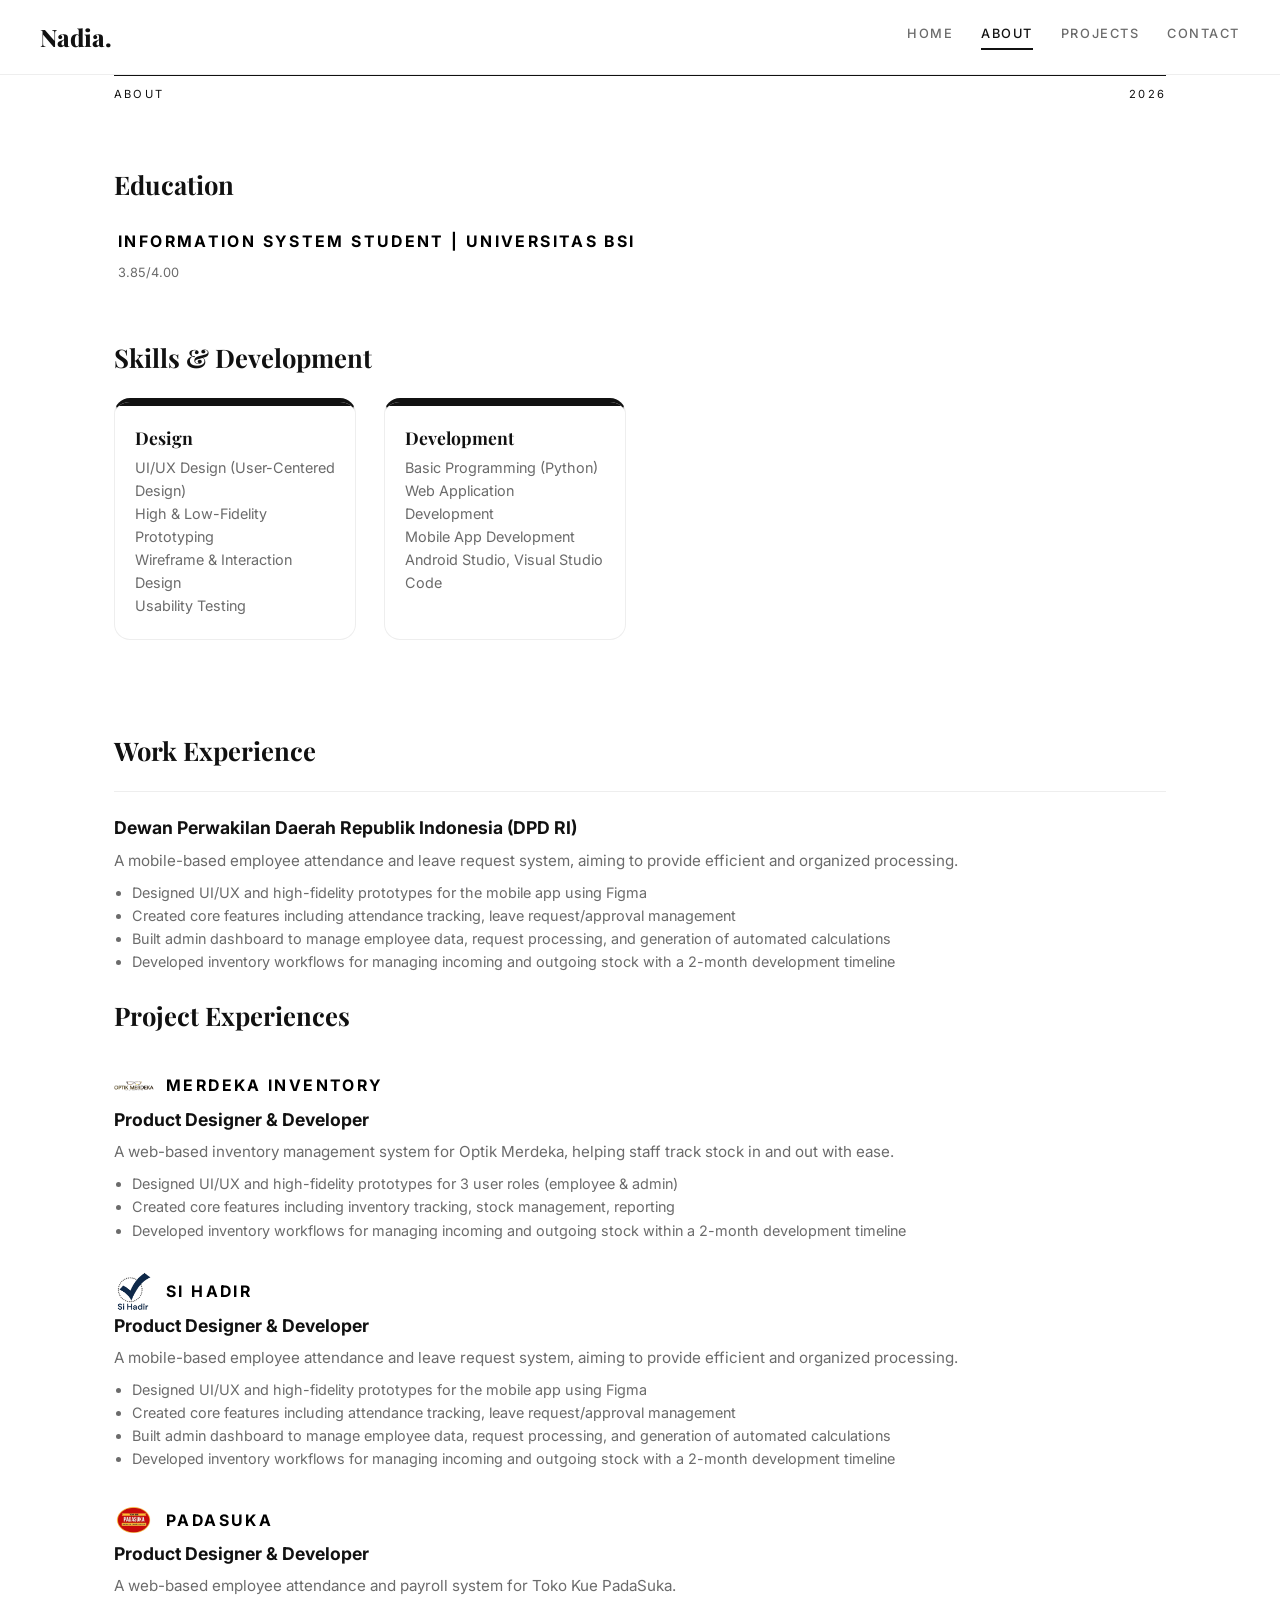
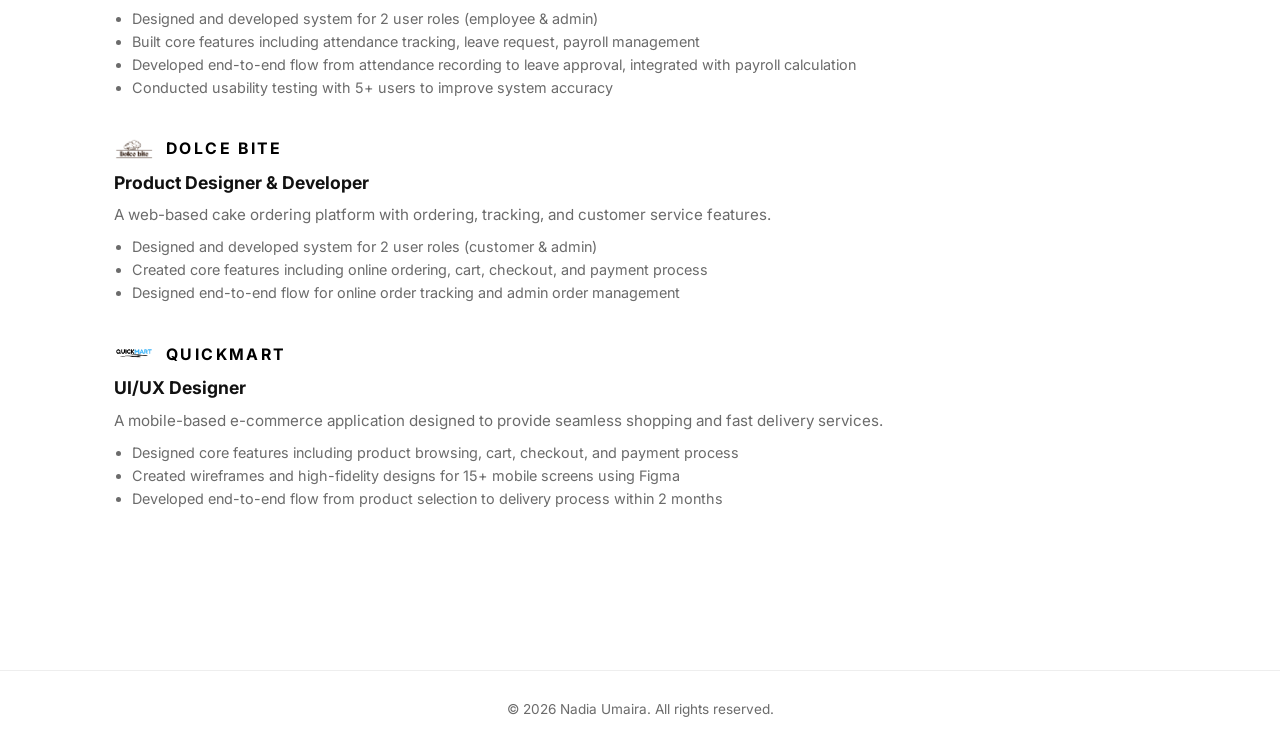
==== about.html @ 330bded6 "first commit" ====
<!DOCTYPE html>
<html lang="en">
<head>
  <meta charset="UTF-8">
  <meta name="viewport" content="width=device-width, initial-scale=1.0">
  <title>About | Nadia Umaira</title>
  <link rel="preconnect" href="https://fonts.googleapis.com">
  <link rel="preconnect" href="https://fonts.gstatic.com" crossorigin>
  <link href="https://fonts.googleapis.com/css2?family=Inter:wght@400;500;600;700&family=Playfair+Display:wght@800&display=swap" rel="stylesheet">
  <link rel="stylesheet" href="css/style.css">
</head>
<body>

    <header class="navbar">
        <a href="index.html" class="logo">Nadia.</a>
        <button class="menu-toggle" id="menuToggle" aria-label="Open menu">☰</button>
        <nav id="navMenu">
            <a href="index.html">Home</a>
            <a href="about.html" class="active">About</a>
            <a href="projects.html">Projects</a>
            <a href="contact.html">Contact</a>
        </nav>
    </header>

  <main class="container">
    <div class="rule"><span>About</span><span class="year"></span></div>

    <section style="padding-bottom:50px;">
    <h3 style="font-family:var(--font-display); font-size:1.6rem; margin-bottom:20px;">Education</h3>
      <p class="tag">Information System Student | Universitas BSI</p>
      <p class="bio" style="padding:4px;">
        3.85/4.00
      </p>
    </section>

    <section style="padding-bottom:10px;">
      <h3 style="font-family:var(--font-display); font-size:1.6rem; margin-bottom:20px;">Skills &amp; Development</h3>
      <div class="project-grid" style="grid-template-columns:repeat(auto-fill, minmax(220px,1fr));">
        <div class="project-card" style="--c1:#111; --c2:#444; border-top:4px solid var(--c1);">
          <div class="info">
            <h3 style="font-size:1.1rem;">Design</h3>
            <p>UI/UX Design (User-Centered Design)<br>High &amp; Low-Fidelity Prototyping<br>Wireframe &amp; Interaction Design<br>Usability Testing</p>
          </div>
        </div>
        <div class="project-card" style="--c1:#111; --c2:#444; border-top:4px solid var(--c1);">
          <div class="info">
            <h3 style="font-size:1.1rem;">Development</h3>
            <p>Basic Programming (Python)<br>Web Application Development<br>Mobile App Development<br>Android Studio, Visual Studio Code</p>
          </div>
        </div>
      </div>
    </section>

    <section style="padding-bottom:80px;">
      <h3 style="font-family:var(--font-display); font-size:1.6rem; margin-bottom:20px;">Work Experience</h3>

      <div style="border-top:1px solid #eee; padding:22px 0;">
        <h4 style="font-size:1.1rem; margin-bottom:6px;">Dewan Perwakilan Daerah Republik Indonesia (DPD RI)</h4>
        <p style="color:var(--muted); font-size:.95rem;">
          A mobile-based employee attendance and leave request system, aiming to provide efficient and organized processing.
        </p>
        <ul style="color:var(--muted); font-size:.9rem; margin-top:8px; padding-left:18px;">
          <li>Designed UI/UX and high-fidelity prototypes for the mobile app using Figma</li>
          <li>Created core features including attendance tracking, leave request/approval management</li>
          <li>Built admin dashboard to manage employee data, request processing, and generation of automated calculations</li>
          <li>Developed inventory workflows for managing incoming and outgoing stock with a 2-month development timeline</li>
        </ul>
      </div>

      
    <section style="padding-bottom:80px;">
      <h3 style="font-family:var(--font-display); font-size:1.6rem; margin-bottom:20px;">Project Experiences</h3>

      <div style="display:flex; align-items:center; gap:8px; margin-top:30px;">
          <img src="assets/img/logo_merdeka.png" alt="Merdeka Inventory logo" class="project-logo">
          <span class="tag">Merdeka Inventory</span>
        </div>
        <h4 style="font-size:1.1rem; margin-bottom:6px;">Product Designer &amp; Developer</h4>
        <p style="color:var(--muted); font-size:.95rem;">
          A web-based inventory management system for Optik Merdeka, helping staff track stock in and out with ease.
        </p>
        <ul style="color:var(--muted); font-size:.9rem; margin-top:8px; padding-left:18px;">
          <li>Designed UI/UX and high-fidelity prototypes for 3 user roles (employee &amp; admin)</li>
          <li>Created core features including inventory tracking, stock management, reporting</li>
          <li>Developed inventory workflows for managing incoming and outgoing stock within a 2-month development timeline</li>
        </ul>
      </div>

      <div style="display:flex; align-items:center; gap:8px; margin-top:30px;">
            <img src="assets/img/logo_sihadir.png" alt="Si Hadir logo" class="project-logo">
            <span class="tag" >Si Hadir</span>
            </div>
            <h4 style="font-size:1.1rem; margin-bottom:6px;">Product Designer &amp; Developer</h4>
        <p style="color:var(--muted); font-size:.95rem;">
          A mobile-based employee attendance and leave request system, aiming to provide efficient and organized processing.
        </p>
        <ul style="color:var(--muted); font-size:.9rem; margin-top:8px; padding-left:18px;">
          <li>Designed UI/UX and high-fidelity prototypes for the mobile app using Figma</li>
          <li>Created core features including attendance tracking, leave request/approval management</li>
          <li>Built admin dashboard to manage employee data, request processing, and generation of automated calculations</li>
          <li>Developed inventory workflows for managing incoming and outgoing stock with a 2-month development timeline</li>
        </ul>
      </div>

      <div style="display:flex; align-items:center; gap:8px; margin-top:30px;">
        <img src="assets/img/logo_padasuka.png" alt="PADASUKA logo" class="project-logo">
        <span class="tag" >PADASUKA</span>
        </div>
        <h4 style="font-size:1.1rem; margin-bottom:6px;">Product Designer &amp; Developer</h4>
        <p style="color:var(--muted); font-size:.95rem;">
          A web-based employee attendance and payroll system for Toko Kue PadaSuka.
          </p>
        <ul style="color:var(--muted); font-size:.9rem; margin-top:8px; padding-left:18px;">
          <li>Designed and developed system for 2 user roles (employee &amp; admin)</li>
          <li>Built core features including attendance tracking, leave request, payroll management</li>
          <li>Developed end-to-end flow from attendance recording to leave approval, integrated with payroll calculation</li>
          <li>Conducted usability testing with 5+ users to improve system accuracy</li>
        </ul>
      </div>

      <div style="display:flex; align-items:center; gap:8px; margin-top:30px;">
          <img src="assets/img/logo_dolce.png" alt="Dolce Bite logo" class="project-logo">
          <span class="tag">Dolce Bite</span>
        </div>
        <h4 style="font-size:1.1rem; margin-bottom:6px;">Product Designer &amp; Developer</h4>
        <p style="color:var(--muted); font-size:.95rem;">
          A web-based cake ordering platform with ordering, tracking, and customer service features.
        </p>
        <ul style="color:var(--muted); font-size:.9rem; margin-top:8px; padding-left:18px;">
          <li>Designed and developed system for 2 user roles (customer &amp; admin)</li>
          <li>Created core features including online ordering, cart, checkout, and payment process</li>
          <li>Designed end-to-end flow for online order tracking and admin order management</li>
        </ul>
      </div>

      <div style="display:flex; align-items:center; gap:8px; margin-top:30px;">
        <img src="assets/img/logo_quickmart.png" alt="QUICKMART logo" class="project-logo">
        <span class="tag" >QUICKMART</span>
        </div>
        <h4 style="font-size:1.1rem; margin-bottom:6px;">UI/UX Designer</h4>
        <p style="color:var(--muted); font-size:.95rem;">
          A mobile-based e-commerce application designed to provide seamless shopping and fast delivery services.
        </p>
        <ul style="color:var(--muted); font-size:.9rem; margin-top:8px; padding-left:18px;">
          <li>Designed core features including product browsing, cart, checkout, and payment process</li>
          <li>Created wireframes and high-fidelity designs for 15+ mobile screens using Figma</li>
          <li>Developed end-to-end flow from product selection to delivery process within 2 months</li>
        </ul>
      </div>
    </section>

  </main>

  <footer>
    <p>&copy; <span class="year"></span> Nadia Umaira. All rights reserved.</p>
  </footer>

  <script src="js/script.js"></script>
</body>
</html>
---- css/style.css ----
:root {
  --bg: #ffffff;
  --text: #111111;
  --muted: #6b6b6b;
  --line: #111111;
  --sky: #bfd9f2;

  --merdeka: #b08d2e;
  --sihadir: #f0607f;
  --padasuka: #7a1428;
  --dolce: #f28db2;
  --quickmart: #2cb5a0;

  --font-body: 'Inter', 'Segoe UI', Arial, sans-serif;
  --font-display: 'Playfair Display', Georgia, serif;
}

* { margin: 0; padding: 0; box-sizing: border-box; }
html { scroll-behavior: smooth; }
body { font-family: var(--font-body); background: var(--bg); color: var(--text); line-height: 1.6; }
a { text-decoration: none; color: inherit; }
.container { max-width: 1100px; margin: 0 auto; padding: 0 24px; }

/* Navbar */
.navbar { display: flex; justify-content: space-between; align-items: center; padding: 18px 40px; background: #fff; position: sticky; top: 0; z-index: 10; border-bottom: 1px solid #eee; }
.logo { font-family: var(--font-display); font-size: 1.5rem; font-weight: 800; }
nav { display: flex; gap: 28px; }
nav a { color: var(--muted); font-size: .8rem; font-weight: 500; letter-spacing: .12em; text-transform: uppercase; padding-bottom: 4px; border-bottom: 2px solid transparent; transition: .2s; }
nav a:hover, nav a.active { color: var(--text); border-bottom-color: var(--text); }
.menu-toggle { display: none; background: none; border: none; font-size: 1.6rem; cursor: pointer; }

/* Hero */
.hero { padding: 70px 0 50px; }
.rule { display: flex; justify-content: space-between; border-top: 1px solid var(--line); padding-top: 10px; font-size: .7rem; letter-spacing: .2em; text-transform: uppercase; margin-bottom: 60px; }
.hero h1 { font-size: clamp(2rem, 5vw, 3.2rem); line-height: 1.1; font-weight: 800; letter-spacing: -.02em; }
.role { font-size: .75rem; font-weight: 600; letter-spacing: .2em; text-transform: uppercase; margin: 10px 0 20px; }
.bio { max-width: 560px; color: var(--muted); font-size: .80rem;  }
.hero-buttons { display: flex; gap: 14px; margin-top: 30px; flex-wrap: wrap; }

/* Buttons */
.btn { padding: 12px 26px; border-radius: 8px; font-weight: 600; font-size: .9rem; transition: .2s; display: inline-block; }
.btn-primary { background: var(--text); color: #fff; border: 1px solid var(--text); }
.btn-primary:hover { background: #fff; color: var(--text); }
.btn-outline { border: 2px solid var(--text); color: var(--text); }
.btn-outline:hover { background: var(--text); color: #fff; }

/* Judul serif besar */
.display { font-family: var(--font-display); font-weight: 800; text-align: center; line-height: 1; font-size: clamp(2rem, 6vw, 3.5rem); padding: 60px 0 50px; }
.display small { display: inline-block; font-family: var(--font-body); font-size: .75rem; font-weight: 600; letter-spacing: .2em; background: var(--sky); padding: 3px 12px; margin: 8px 0; }

/* Tag label kecil */
.tag { display: inline-block; font-size: .99rem; font-weight: 700; letter-spacing: .15em; text-transform: uppercase;  color: #000000; padding: 4px; border-radius: 4px; margin-bottom: 0px; }

/* Project cards */
.project-grid { display: grid; grid-template-columns: repeat(auto-fill, minmax(300px, 1fr)); gap: 28px; padding-bottom: 80px; }
.project-card { display: block; border-radius: 16px; overflow: hidden; background: #fff; border: 1px solid #eee; transition: .25s; }
.project-card:hover { transform: translateY(-6px); box-shadow: 0 14px 30px rgba(0, 0, 0, .12); }
.project-card .cover { aspect-ratio: 16 / 9; background: linear-gradient(135deg, var(--c1), var(--c2)); }
.project-card .cover img { width: 100%; height: 100%; object-fit: cover; display: block; }
.project-card .info { padding: 18px 20px 22px; border-top: 4px solid var(--c1); }
.project-card h3 { font-family: var(--font-display); font-size: 1.4rem; margin-bottom: 4px; }
.project-card p { color: var(--muted); font-size: .9rem; }

/* Footer */
footer { text-align: center; padding: 28px; color: var(--muted); font-size: .85rem; border-top: 1px solid #eee; }

/* Responsive */
@media (max-width: 768px) {
  .navbar { padding: 16px 20px; }
  .menu-toggle { display: block; }
  nav { display: none; position: absolute; top: 100%; left: 0; right: 0; flex-direction: column; gap: 0; background: #fff; border-bottom: 1px solid #eee; }
  nav.open { display: flex; }
  nav a { padding: 14px 24px; border-bottom: none; }
  .hero { padding-top: 40px; }
  .rule { margin-bottom: 36px; }
}

.project-logo {
  width: 40px;
  height: 40px;
  object-fit: contain;
  border-radius: 6px;
  flex-shrink: 0;
}
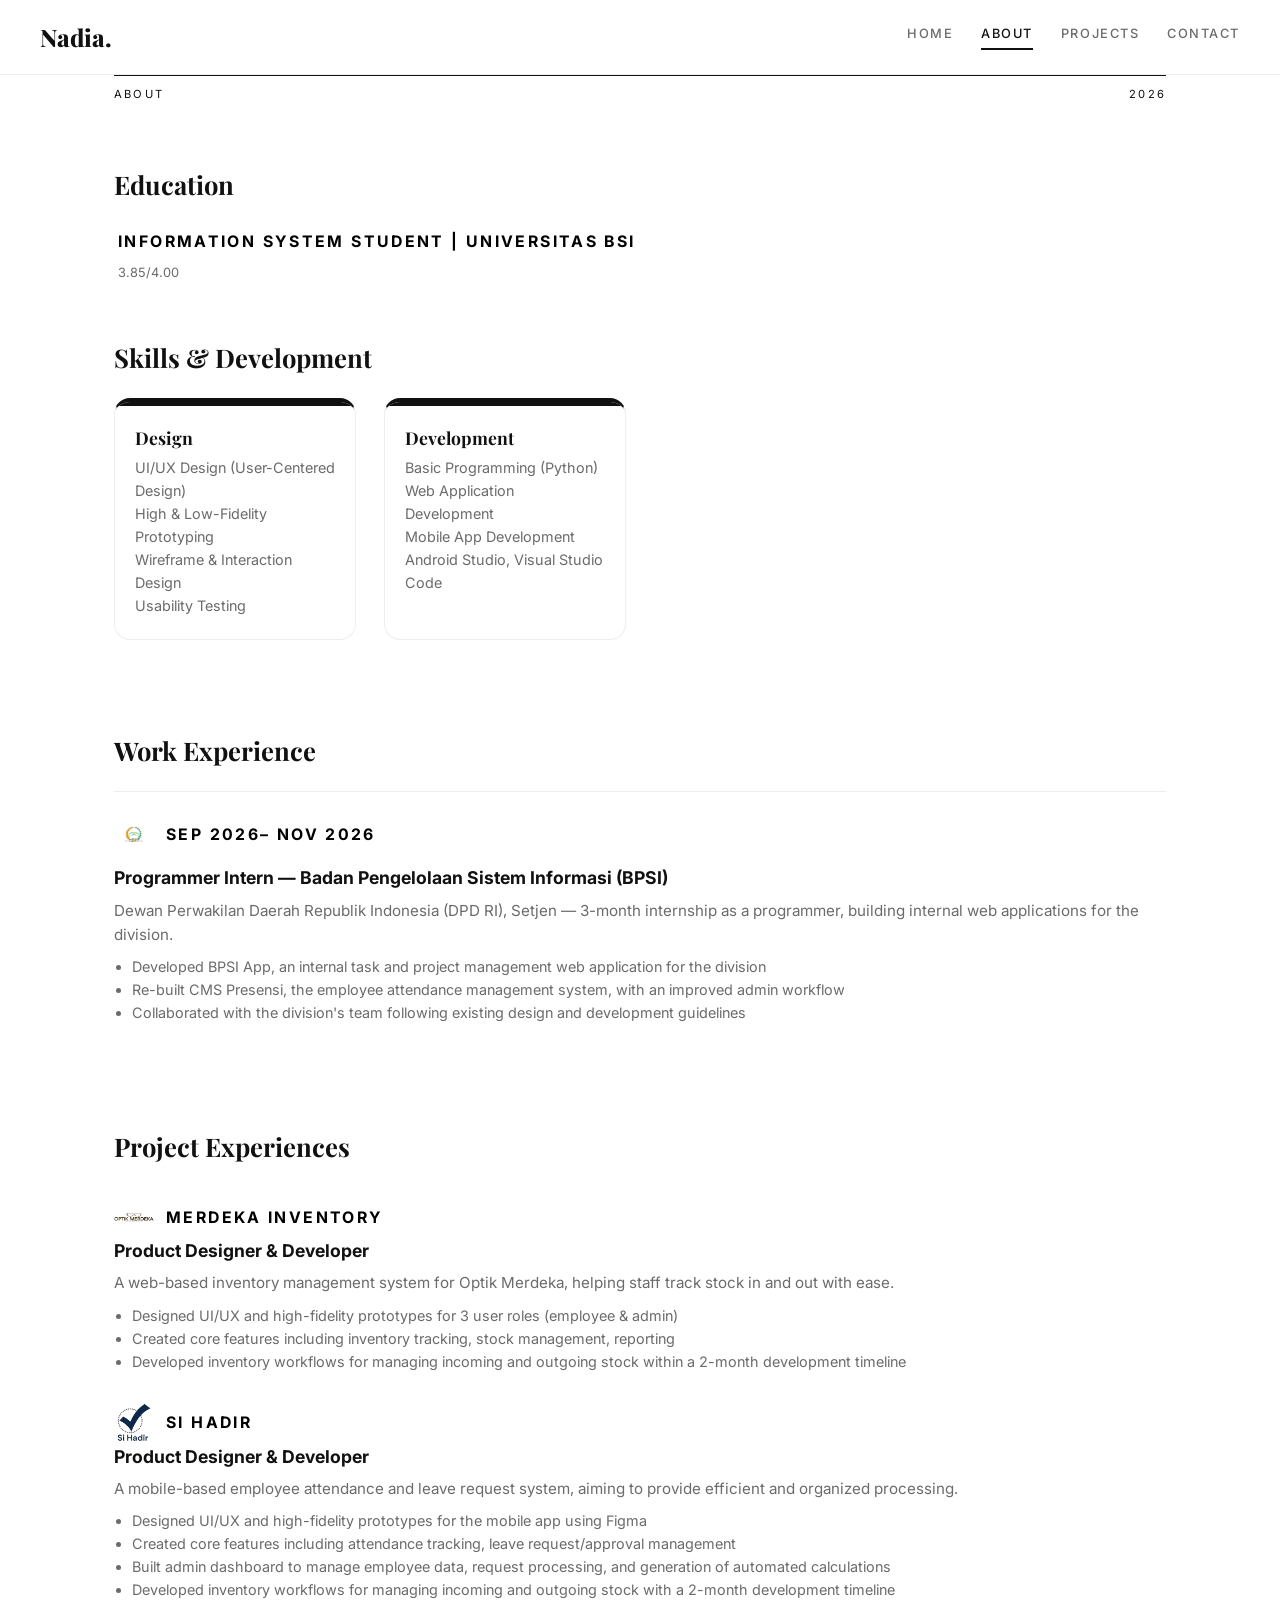
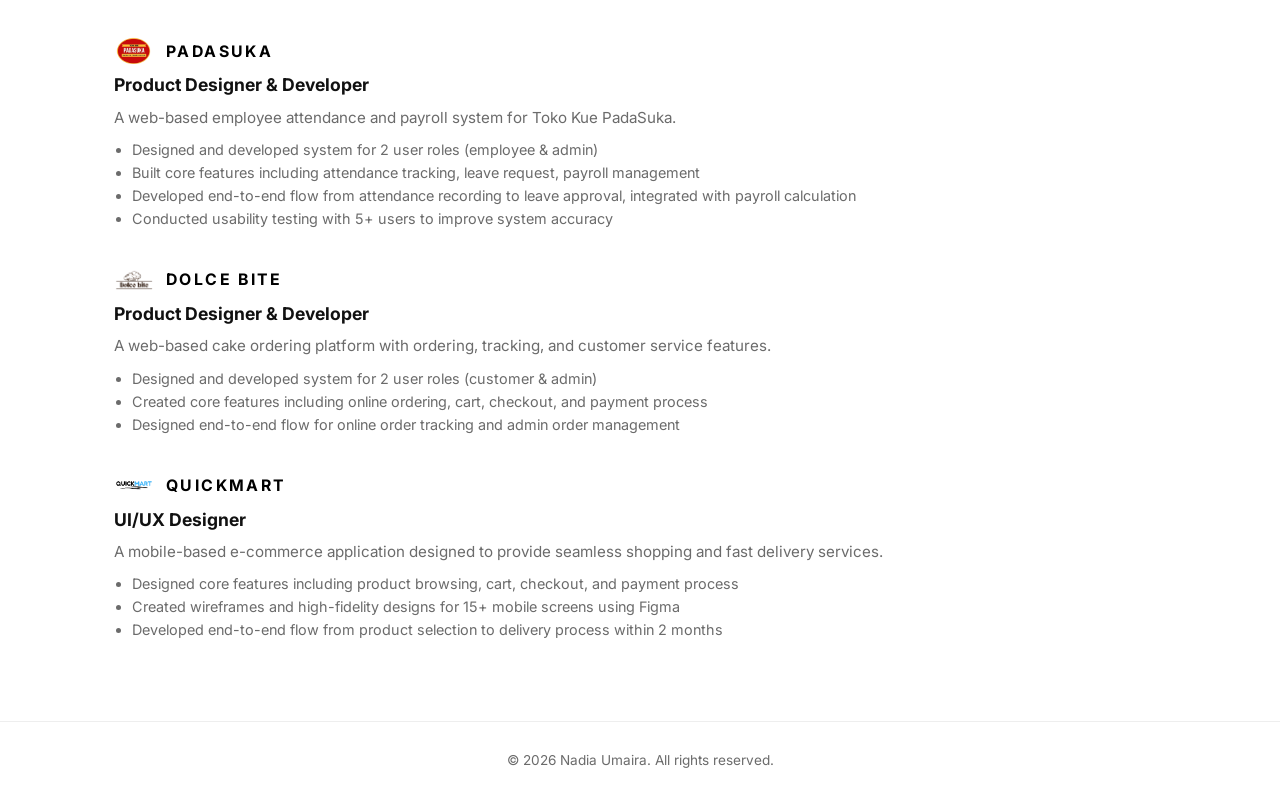
==== commit 2785d2e8: "update halaman about" ====
--- a/about.html
+++ b/about.html
@@ -51,25 +51,29 @@
       </div>
     </section>
 
-    <section style="padding-bottom:80px;">
+     <section style="padding-bottom:80px;">
       <h3 style="font-family:var(--font-display); font-size:1.6rem; margin-bottom:20px;">Work Experience</h3>
 
       <div style="border-top:1px solid #eee; padding:22px 0;">
-        <h4 style="font-size:1.1rem; margin-bottom:6px;">Dewan Perwakilan Daerah Republik Indonesia (DPD RI)</h4>
+        <div style="display:flex; align-items:center; gap:8px; margin-bottom:10px;">
+          <img src="assets/img/logo_dpdri.png" alt="DPD RI logo" class="project-logo">
+          <span class="tag">Sep 2026– Nov 2026</span>
+        </div>
+        <h4 style="font-size:1.1rem; margin-bottom:6px;">Programmer Intern — Badan Pengelolaan Sistem Informasi (BPSI)</h4>
         <p style="color:var(--muted); font-size:.95rem;">
-          A mobile-based employee attendance and leave request system, aiming to provide efficient and organized processing.
+          Dewan Perwakilan Daerah Republik Indonesia (DPD RI), Setjen — 3-month internship as a programmer, building internal web applications for the division.
         </p>
         <ul style="color:var(--muted); font-size:.9rem; margin-top:8px; padding-left:18px;">
-          <li>Designed UI/UX and high-fidelity prototypes for the mobile app using Figma</li>
-          <li>Created core features including attendance tracking, leave request/approval management</li>
-          <li>Built admin dashboard to manage employee data, request processing, and generation of automated calculations</li>
-          <li>Developed inventory workflows for managing incoming and outgoing stock with a 2-month development timeline</li>
+          <li>Developed BPSI App, an internal task and project management web application for the division</li>
+          <li>Re-built CMS Presensi, the employee attendance management system, with an improved admin workflow</li>
+          <li>Collaborated with the division's team following existing design and development guidelines</li>
         </ul>
       </div>
+    </section>
 
-      
     <section style="padding-bottom:80px;">
       <h3 style="font-family:var(--font-display); font-size:1.6rem; margin-bottom:20px;">Project Experiences</h3>
+
 
       <div style="display:flex; align-items:center; gap:8px; margin-top:30px;">
           <img src="assets/img/logo_merdeka.png" alt="Merdeka Inventory logo" class="project-logo">
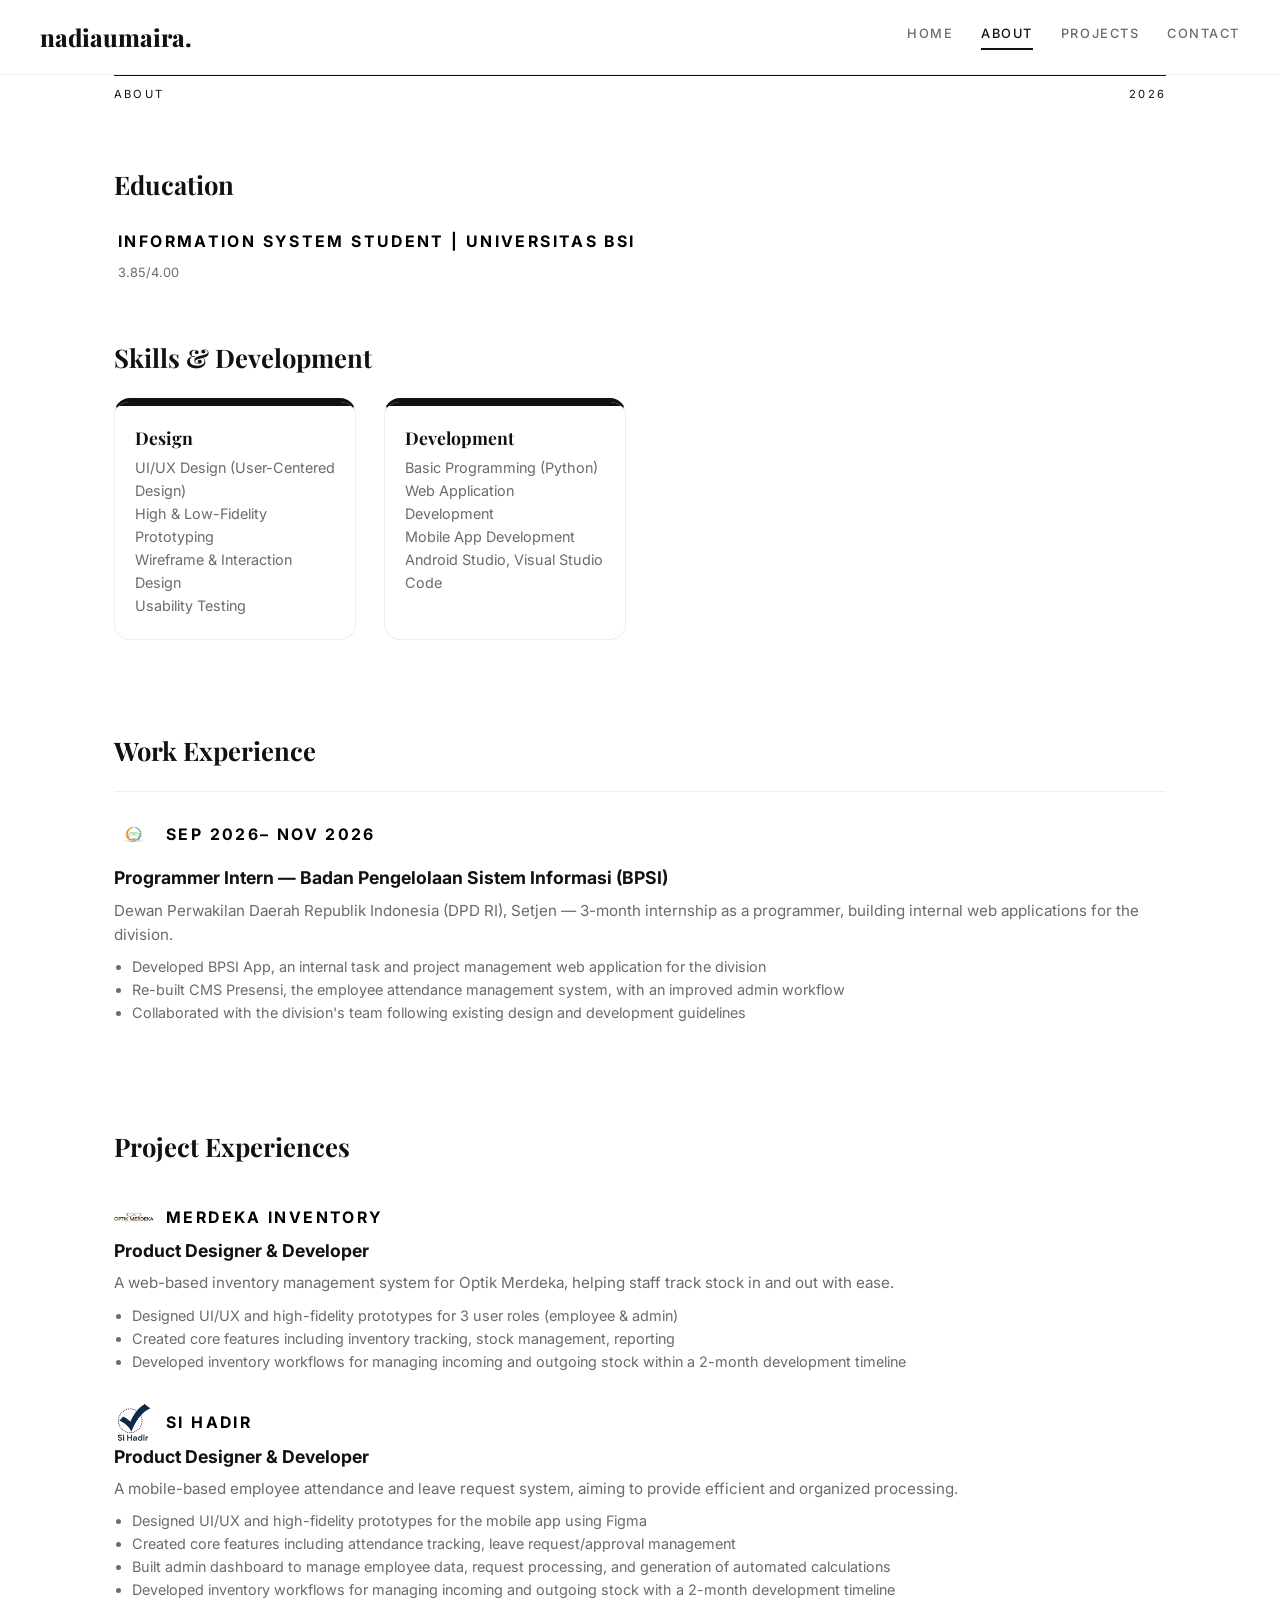
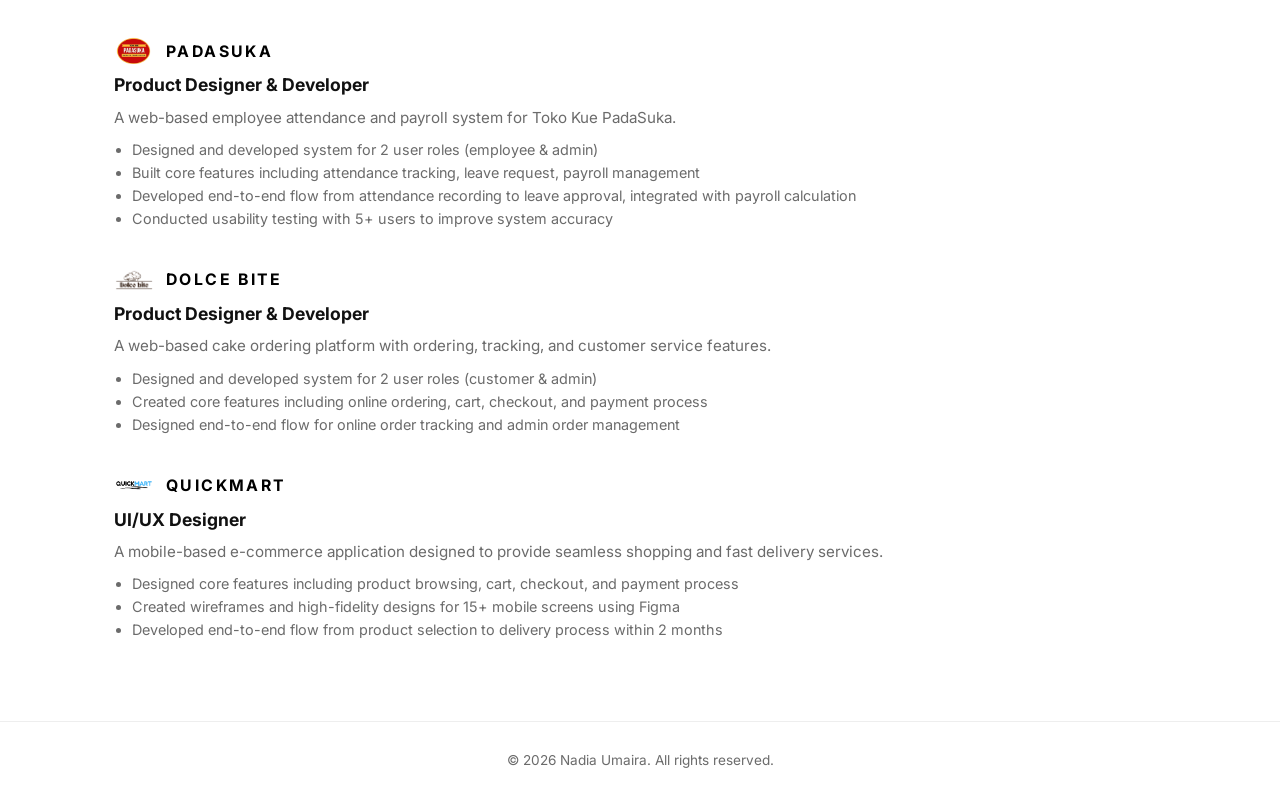
==== commit 74790c16: "update judul topbar" ====
--- a/about.html
+++ b/about.html
@@ -12,7 +12,7 @@
 <body>
 
     <header class="navbar">
-        <a href="index.html" class="logo">Nadia.</a>
+        <a href="index.html" class="logo">nadiaumaira.</a>
         <button class="menu-toggle" id="menuToggle" aria-label="Open menu">☰</button>
         <nav id="navMenu">
             <a href="index.html">Home</a>
